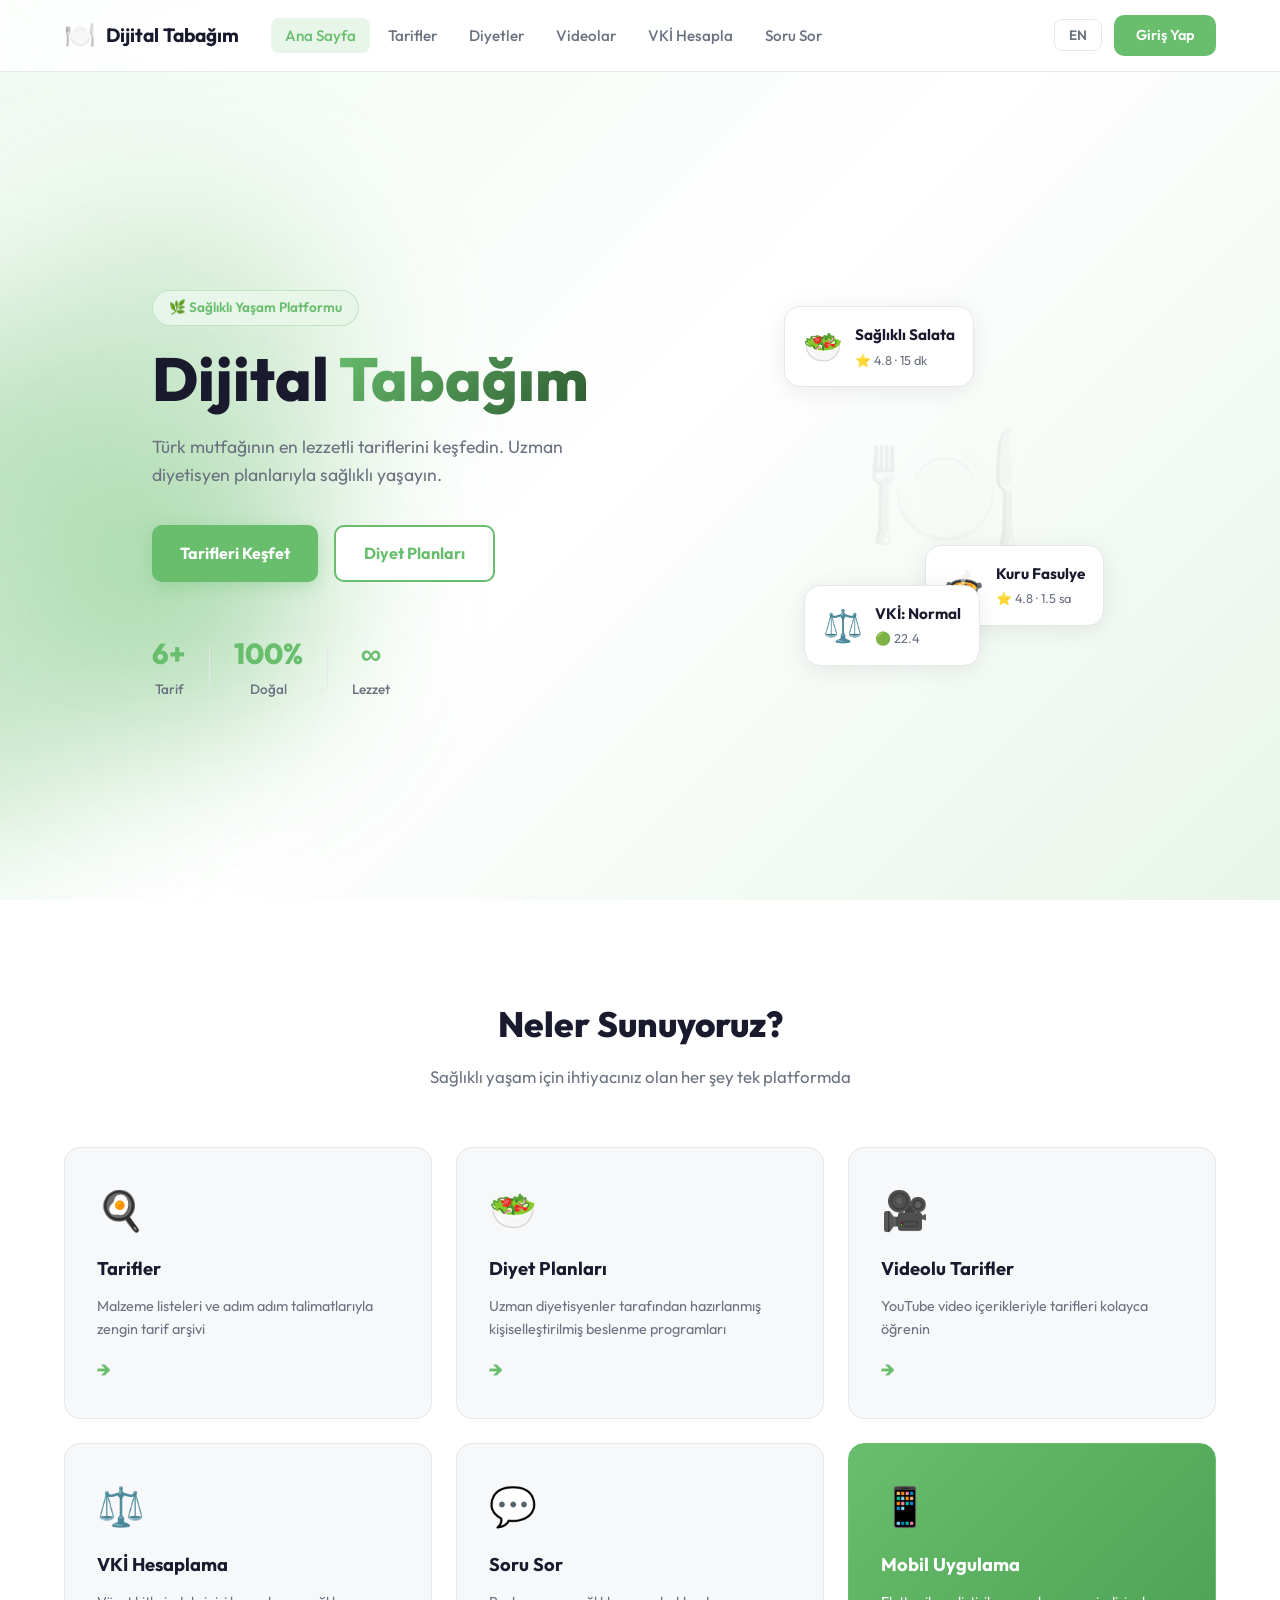
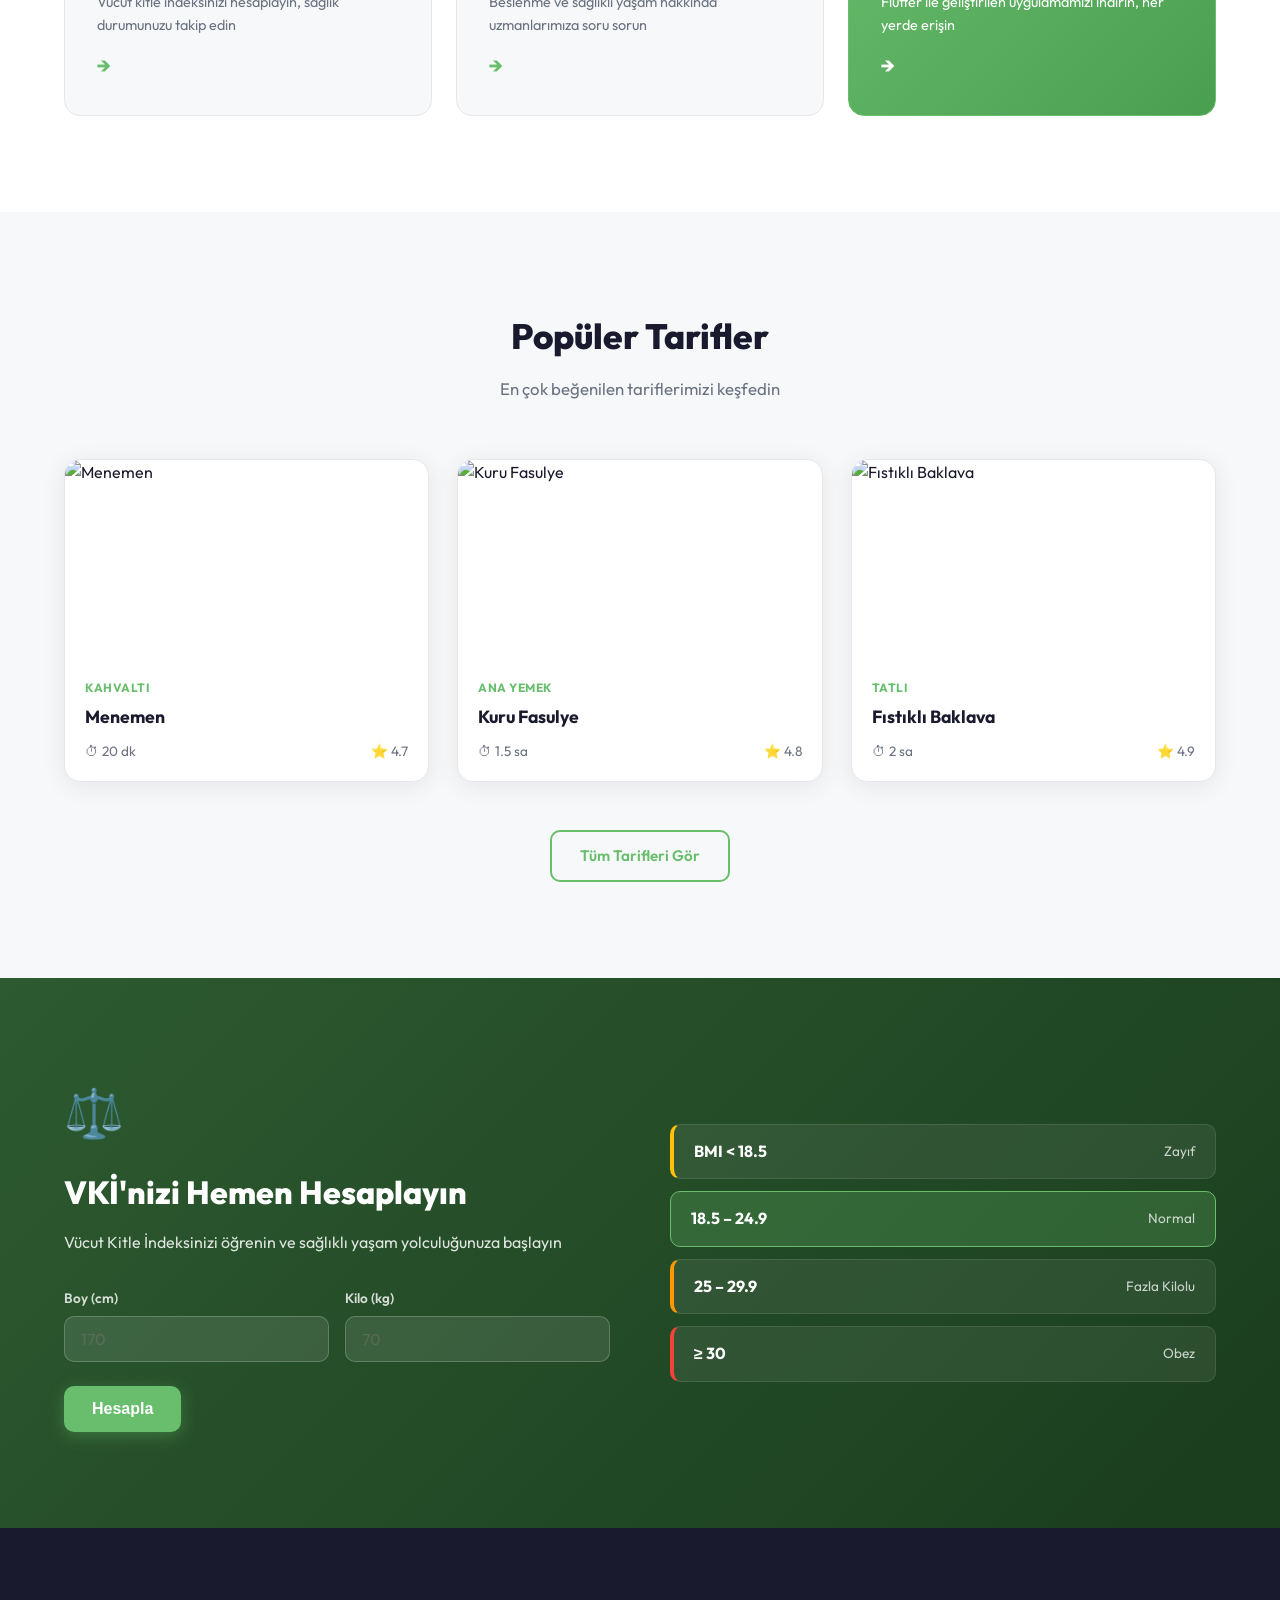
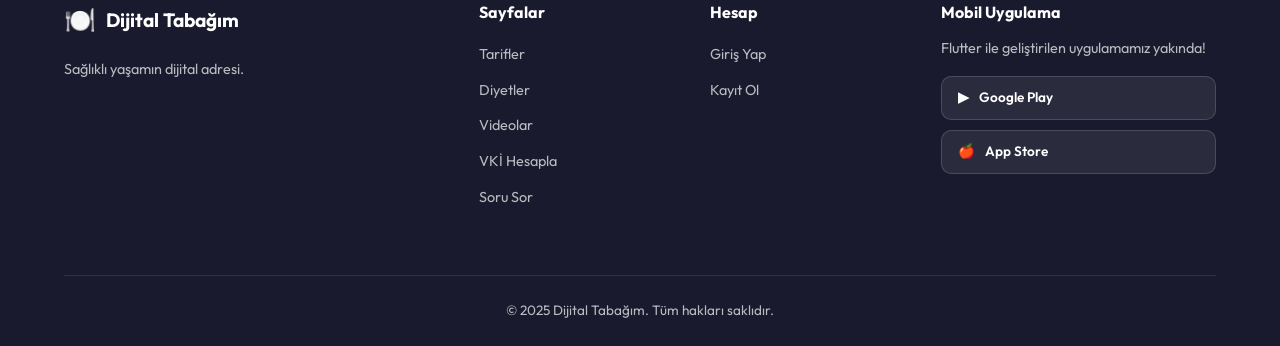
==== index.html @ 49c22f01 "feat: initial commit - Dijital Tabagim web sitesi" ====
<!DOCTYPE html>
<html lang="tr">
<head>
  <meta charset="UTF-8" />
  <meta name="viewport" content="width=device-width, initial-scale=1.0" />
  <title>Dijital Tabağım — Sağlıklı Yaşamın Dijital Adresi</title>
  <meta name="description" content="Türk mutfağının en lezzetli tarifleri, uzman diyetisyen planları ve sağlıklı yaşam araçları tek platformda." />
  <link rel="preconnect" href="https://fonts.googleapis.com" />
  <link href="https://fonts.googleapis.com/css2?family=Outfit:wght@300;400;500;600;700;800&display=swap" rel="stylesheet" />
  <link rel="stylesheet" href="style.css" />
</head>
<body>

  <nav class="navbar" id="navbar">
    <div class="nav-container">
      <a href="index.html" class="nav-logo"><div class="logo-icon">🍽️</div><span>Dijital Tabağım</span></a>
      <ul class="nav-links" id="navLinks">
        <li><a href="index.html" data-tr="Ana Sayfa" data-en="Home">Ana Sayfa</a></li>
        <li><a href="tarifler.html" data-tr="Tarifler" data-en="Recipes">Tarifler</a></li>
        <li><a href="diyetler.html" data-tr="Diyetler" data-en="Diets">Diyetler</a></li>
        <li><a href="videolar.html" data-tr="Videolar" data-en="Videos">Videolar</a></li>
        <li><a href="vki.html" data-tr="VKİ Hesapla" data-en="BMI Calc">VKİ Hesapla</a></li>
        <li><a href="sorular.html" data-tr="Soru Sor" data-en="Ask">Soru Sor</a></li>
      </ul>
      <div class="nav-actions">
        <button class="lang-toggle" id="langToggle" onclick="toggleLang()">EN</button>
        <a href="giris.html" class="btn-login" data-tr="Giriş Yap" data-en="Login">Giriş Yap</a>
        <button class="hamburger" id="hamburger" onclick="toggleMenu()"><span></span><span></span><span></span></button>
      </div>
    </div>
  </nav>

  <!-- HERO -->
  <section class="hero" id="hero">
    <div class="hero-bg">
      <div class="hero-blob blob1"></div>
      <div class="hero-blob blob2"></div>
      <div class="hero-blob blob3"></div>
    </div>
    <div class="hero-content">
      <div class="hero-badge" data-tr="🌿 Sağlıklı Yaşam Platformu" data-en="🌿 Healthy Living Platform">🌿 Sağlıklı Yaşam Platformu</div>
      <h1 class="hero-title">
        <span data-tr="Dijital" data-en="Your Digital">Dijital</span>
        <span class="gradient-text" data-tr="Tabağım" data-en="Plate"> Tabağım</span>
      </h1>
      <p class="hero-subtitle" data-tr="Türk mutfağının en lezzetli tariflerini keşfedin. Uzman diyetisyen planlarıyla sağlıklı yaşayın." data-en="Discover the most delicious Turkish recipes. Live healthy with expert dietitian plans.">
        Türk mutfağının en lezzetli tariflerini keşfedin. Uzman diyetisyen planlarıyla sağlıklı yaşayın.
      </p>
      <div class="hero-btns">
        <a href="tarifler.html" class="btn-primary" data-tr="Tarifleri Keşfet" data-en="Explore Recipes">Tarifleri Keşfet</a>
        <a href="diyetler.html" class="btn-secondary" data-tr="Diyet Planları" data-en="Diet Plans">Diyet Planları</a>
      </div>
      <div class="hero-stats">
        <div class="stat-item">
          <span class="stat-number" id="recipeCount">6+</span>
          <span class="stat-label" data-tr="Tarif" data-en="Recipes">Tarif</span>
        </div>
        <div class="stat-divider"></div>
        <div class="stat-item">
          <span class="stat-number">100%</span>
          <span class="stat-label" data-tr="Doğal" data-en="Natural">Doğal</span>
        </div>
        <div class="stat-divider"></div>
        <div class="stat-item">
          <span class="stat-number">∞</span>
          <span class="stat-label" data-tr="Lezzet" data-en="Flavor">Lezzet</span>
        </div>
      </div>
    </div>
    <div class="hero-visual">
      <div class="hero-card-stack">
        <div class="floating-card card-1">
          <span class="fc-emoji">🥗</span>
          <div><div class="fc-title" data-tr="Sağlıklı Salata" data-en="Healthy Salad">Sağlıklı Salata</div><div class="fc-meta">⭐ 4.8 · 15 dk</div></div>
        </div>
        <div class="floating-card card-2">
          <span class="fc-emoji">🍲</span>
          <div><div class="fc-title" data-tr="Kuru Fasulye" data-en="Bean Stew">Kuru Fasulye</div><div class="fc-meta">⭐ 4.8 · 1.5 sa</div></div>
        </div>
        <div class="floating-card card-3">
          <span class="fc-emoji">⚖️</span>
          <div><div class="fc-title" data-tr="VKİ: Normal" data-en="BMI: Normal">VKİ: Normal</div><div class="fc-meta">🟢 22.4</div></div>
        </div>
        <div class="hero-plate">🍽️</div>
      </div>
    </div>
  </section>

  <!-- FEATURES -->
  <section class="features">
    <div class="container">
      <div class="section-header">
        <h2 data-tr="Neler Sunuyoruz?" data-en="What We Offer">Neler Sunuyoruz?</h2>
        <p data-tr="Sağlıklı yaşam için ihtiyacınız olan her şey tek platformda" data-en="Everything you need for a healthy life in one platform">Sağlıklı yaşam için ihtiyacınız olan her şey tek platformda</p>
      </div>
      <div class="features-grid">
        <a href="tarifler.html" class="feature-card" id="feat-recipes"><div class="feature-icon">🍳</div><h3 data-tr="Tarifler" data-en="Recipes">Tarifler</h3><p data-tr="Malzeme listeleri ve adım adım talimatlarıyla zengin tarif arşivi" data-en="Rich recipe archive with ingredients and step-by-step instructions">Malzeme listeleri ve adım adım talimatlarıyla zengin tarif arşivi</p><span class="feature-arrow">→</span></a>
        <a href="diyetler.html" class="feature-card" id="feat-diets"><div class="feature-icon">🥗</div><h3 data-tr="Diyet Planları" data-en="Diet Plans">Diyet Planları</h3><p data-tr="Uzman diyetisyenler tarafından hazırlanmış kişiselleştirilmiş beslenme programları" data-en="Personalized nutrition programs by expert dietitians">Uzman diyetisyenler tarafından hazırlanmış kişiselleştirilmiş beslenme programları</p><span class="feature-arrow">→</span></a>
        <a href="videolar.html" class="feature-card" id="feat-videos"><div class="feature-icon">🎥</div><h3 data-tr="Videolu Tarifler" data-en="Video Recipes">Videolu Tarifler</h3><p data-tr="YouTube video içerikleriyle tarifleri kolayca öğrenin" data-en="Learn recipes easily with YouTube video content">YouTube video içerikleriyle tarifleri kolayca öğrenin</p><span class="feature-arrow">→</span></a>
        <a href="vki.html" class="feature-card" id="feat-bmi"><div class="feature-icon">⚖️</div><h3 data-tr="VKİ Hesaplama" data-en="BMI Calculator">VKİ Hesaplama</h3><p data-tr="Vücut kitle indeksinizi hesaplayın, sağlık durumunuzu takip edin" data-en="Calculate your BMI and track your health status">Vücut kitle indeksinizi hesaplayın, sağlık durumunuzu takip edin</p><span class="feature-arrow">→</span></a>
        <a href="sorular.html" class="feature-card" id="feat-ask"><div class="feature-icon">💬</div><h3 data-tr="Soru Sor" data-en="Ask a Question">Soru Sor</h3><p data-tr="Beslenme ve sağlıklı yaşam hakkında uzmanlarımıza soru sorun" data-en="Ask our experts about nutrition and healthy living">Beslenme ve sağlıklı yaşam hakkında uzmanlarımıza soru sorun</p><span class="feature-arrow">→</span></a>
        <a href="giris.html" class="feature-card feature-card-highlight" id="feat-app"><div class="feature-icon">📱</div><h3 data-tr="Mobil Uygulama" data-en="Mobile App">Mobil Uygulama</h3><p data-tr="Flutter ile geliştirilen uygulamamızı indirin, her yerde erişin" data-en="Download our Flutter app and access anywhere">Flutter ile geliştirilen uygulamamızı indirin, her yerde erişin</p><span class="feature-arrow">→</span></a>
      </div>
    </div>
  </section>

  <!-- POPULAR RECIPES -->
  <section class="popular-recipes">
    <div class="container">
      <div class="section-header">
        <h2 data-tr="Popüler Tarifler" data-en="Popular Recipes">Popüler Tarifler</h2>
        <p data-tr="En çok beğenilen tariflerimizi keşfedin" data-en="Explore our most loved recipes">En çok beğenilen tariflerimizi keşfedin</p>
      </div>
      <div class="recipes-grid" id="recipesGrid">
        <div class="skeleton-card"></div>
        <div class="skeleton-card"></div>
        <div class="skeleton-card"></div>
      </div>
      <div class="section-cta">
        <a href="tarifler.html" class="btn-outline" data-tr="Tüm Tarifleri Gör" data-en="See All Recipes">Tüm Tarifleri Gör</a>
      </div>
    </div>
  </section>

  <!-- BMI TEASER -->
  <section class="bmi-teaser">
    <div class="container">
      <div class="bmi-teaser-inner">
        <div class="bmi-teaser-content">
          <div class="bmi-icon">⚖️</div>
          <h2 data-tr="VKİ'nizi Hemen Hesaplayın" data-en="Calculate Your BMI Now">VKİ'nizi Hemen Hesaplayın</h2>
          <p data-tr="Vücut Kitle İndeksinizi öğrenin ve sağlıklı yaşam yolculuğunuza başlayın" data-en="Learn your Body Mass Index and start your healthy living journey">Vücut Kitle İndeksinizi öğrenin ve sağlıklı yaşam yolculuğunuza başlayın</p>
          <div class="bmi-inputs">
            <div class="bmi-field"><label data-tr="Boy (cm)" data-en="Height (cm)">Boy (cm)</label><input type="number" id="quickBoy" placeholder="170" /></div>
            <div class="bmi-field"><label data-tr="Kilo (kg)" data-en="Weight (kg)">Kilo (kg)</label><input type="number" id="quickKilo" placeholder="70" /></div>
          </div>
          <button class="btn-primary" onclick="quickBmi()" style="margin-top:8px" data-tr="Hesapla" data-en="Calculate">Hesapla</button>
          <div class="bmi-result" id="bmiResult" style="display:none"></div>
        </div>
        <div class="bmi-teaser-visual">
          <div class="bmi-scale">
            <div class="scale-item scale-underweight"><span>BMI &lt; 18.5</span><small data-tr="Zayıf" data-en="Underweight">Zayıf</small></div>
            <div class="scale-item scale-normal active-scale"><span>18.5 – 24.9</span><small data-tr="Normal" data-en="Normal">Normal</small></div>
            <div class="scale-item scale-overweight"><span>25 – 29.9</span><small data-tr="Fazla Kilolu" data-en="Overweight">Fazla Kilolu</small></div>
            <div class="scale-item scale-obese"><span>≥ 30</span><small data-tr="Obez" data-en="Obese">Obez</small></div>
          </div>
        </div>
      </div>
    </div>
  </section>

  <!-- FOOTER -->
  <footer class="footer">
    <div class="container">
      <div class="footer-grid">
        <div class="footer-brand">
          <div class="footer-logo"><div class="logo-icon">🍽️</div><span>Dijital Tabağım</span></div>
          <p data-tr="Sağlıklı yaşamın dijital adresi." data-en="The digital address of healthy living.">Sağlıklı yaşamın dijital adresi.</p>
        </div>
        <div class="footer-links"><h4 data-tr="Sayfalar" data-en="Pages">Sayfalar</h4><ul>
          <li><a href="tarifler.html" data-tr="Tarifler" data-en="Recipes">Tarifler</a></li>
          <li><a href="diyetler.html" data-tr="Diyetler" data-en="Diets">Diyetler</a></li>
          <li><a href="videolar.html" data-tr="Videolar" data-en="Videos">Videolar</a></li>
          <li><a href="vki.html" data-tr="VKİ Hesapla" data-en="BMI Calc">VKİ Hesapla</a></li>
          <li><a href="sorular.html" data-tr="Soru Sor" data-en="Ask">Soru Sor</a></li>
        </ul></div>
        <div class="footer-links"><h4 data-tr="Hesap" data-en="Account">Hesap</h4><ul>
          <li><a href="giris.html" data-tr="Giriş Yap" data-en="Login">Giriş Yap</a></li>
          <li><a href="giris.html#register" data-tr="Kayıt Ol" data-en="Register">Kayıt Ol</a></li>
        </ul></div>
        <div class="footer-app">
          <h4 data-tr="Mobil Uygulama" data-en="Mobile App">Mobil Uygulama</h4>
          <p data-tr="Flutter ile geliştirilen uygulamamız yakında!" data-en="Our Flutter app coming soon!">Flutter ile geliştirilen uygulamamız yakında!</p>
          <div class="app-badges">
            <div class="app-badge"><span>▶</span> Google Play</div>
            <div class="app-badge"><span>🍎</span> App Store</div>
          </div>
        </div>
      </div>
      <div class="footer-bottom">
        <p data-tr="© 2025 Dijital Tabağım. Tüm hakları saklıdır." data-en="© 2025 Dijital Tabağım. All rights reserved.">© 2025 Dijital Tabağım. Tüm hakları saklıdır.</p>
      </div>
    </div>
  </footer>

  <script src="https://cdn.jsdelivr.net/npm/@supabase/supabase-js@2"></script>
  <script src="config.js"></script>
  <script src="app.js"></script>
  <script>
    const DEMOS = [
      { id: 'd1', name: 'Menemen', category: 'Kahvaltı', duration: '20 dk', rating: 4.7, image_url: 'https://images.unsplash.com/photo-1565299585323-38d6b0865b47?w=600' },
      { id: 'd2', name: 'Kuru Fasulye', category: 'Ana Yemek', duration: '1.5 sa', rating: 4.8, image_url: 'https://images.unsplash.com/photo-1547592180-85f173990554?w=600' },
      { id: 'd3', name: 'Fıstıklı Baklava', category: 'Tatlı', duration: '2 sa', rating: 4.9, image_url: 'https://images.unsplash.com/photo-1619221882220-947b3d3c8861?w=600' },
    ];

    function recipeCard(r) {
      const img = r.image_url ? `<img src="${r.image_url}" alt="${r.name}" loading="lazy" />` : `<div class="recipe-img-placeholder">🍽️</div>`;
      return `<a href="tarifler.html?id=${r.id}" class="recipe-card" id="rc-${r.id}"><div class="recipe-img">${img}</div><div class="recipe-info"><span class="recipe-category">${r.category||''}</span><h3>${r.name}</h3><div class="recipe-meta"><span>⏱ ${r.duration||'—'}</span><span>⭐ ${r.rating||''}</span></div></div></a>`;
    }

    async function loadPopular() {
      const grid = document.getElementById('recipesGrid');
      try {
        const { data, error } = await supabaseClient.from('recipes').select('*').order('rating',{ascending:false}).limit(3);
        grid.innerHTML = (error || !data?.length) ? DEMOS.map(recipeCard).join('') : data.map(recipeCard).join('');
      } catch { grid.innerHTML = DEMOS.map(recipeCard).join(''); }
    }

    function quickBmi() {
      const boy = +document.getElementById('quickBoy').value;
      const kilo = +document.getElementById('quickKilo').value;
      if (!boy || !kilo) return;
      const v = kilo / ((boy/100)**2);
      const lang = currentLang;
      let emoji, label;
      if (v<18.5)     { emoji='🟡'; label=lang==='en'?'Underweight':'Zayıf'; }
      else if (v<25)  { emoji='🟢'; label=lang==='en'?'Normal':'Normal'; }
      else if (v<30)  { emoji='🟠'; label=lang==='en'?'Overweight':'Fazla Kilolu'; }
      else            { emoji='🔴'; label=lang==='en'?'Obese':'Obez'; }
      const el = document.getElementById('bmiResult');
      el.style.display='flex'; el.innerHTML=`<span class="bmi-val">${v.toFixed(2)}</span><span>${emoji} ${label}</span>`;
    }

    document.addEventListener('DOMContentLoaded', loadPopular);
  </script>
</body>
</html>
---- style.css ----
/* =============================================
   Dijital Tabağım — Global CSS
   Primary: #68BE6D  |  Font: Outfit
   ============================================= */

*, *::before, *::after { box-sizing: border-box; margin: 0; padding: 0; }

:root {
  --primary:       #68BE6D;
  --primary-dark:  #4a9e50;
  --primary-light: #e8f5e9;
  --accent:        #2D5A30;
  --bg:            #F7F8FA;
  --white:         #ffffff;
  --text:          #1a1a2e;
  --text-muted:    #6b7280;
  --border:        #e5e7eb;
  --card-shadow:   0 4px 24px rgba(0,0,0,.08);
  --radius:        16px;
  --radius-sm:     10px;
  --nav-h:         72px;
}

html { scroll-behavior: smooth; }
body { font-family: 'Outfit', sans-serif; background: var(--bg); color: var(--text); line-height: 1.6; }
a { text-decoration: none; color: inherit; }
img { max-width: 100%; display: block; }
ul { list-style: none; }

/* ---- CONTAINER ---- */
.container { max-width: 1200px; margin: 0 auto; padding: 0 24px; }

/* ---- NAVBAR ---- */
.navbar {
  position: fixed; top: 0; left: 0; right: 0; z-index: 999;
  height: var(--nav-h);
  background: rgba(255,255,255,.85);
  backdrop-filter: blur(16px);
  border-bottom: 1px solid var(--border);
  transition: box-shadow .3s;
}
.navbar.scrolled { box-shadow: 0 4px 20px rgba(0,0,0,.08); }
.nav-container { max-width: 1200px; margin: 0 auto; padding: 0 24px; height: 100%; display: flex; align-items: center; gap: 32px; }
.nav-logo { display: flex; align-items: center; gap: 10px; font-size: 1.2rem; font-weight: 700; color: var(--text); }
.logo-icon { font-size: 1.6rem; }
.nav-links { display: flex; gap: 4px; flex: 1; }
.nav-links a {
  padding: 8px 14px; border-radius: 8px; font-size: .95rem; font-weight: 500; color: var(--text-muted);
  transition: color .2s, background .2s;
}
.nav-links a:hover, .nav-links a.active { color: var(--primary); background: var(--primary-light); }
.nav-actions { display: flex; align-items: center; gap: 12px; }
.lang-toggle {
  border: 1.5px solid var(--border); background: var(--white); color: var(--text-muted);
  padding: 6px 14px; border-radius: 8px; font-family: 'Outfit',sans-serif; font-size: .85rem;
  font-weight: 600; cursor: pointer; transition: .2s;
}
.lang-toggle:hover { border-color: var(--primary); color: var(--primary); }
.btn-login {
  background: var(--primary); color: var(--white); padding: 9px 22px;
  border-radius: 10px; font-weight: 600; font-size: .9rem;
  transition: background .2s, transform .15s;
}
.btn-login:hover { background: var(--primary-dark); transform: translateY(-1px); }
.hamburger { display: none; flex-direction: column; gap: 5px; background: none; border: none; cursor: pointer; padding: 4px; }
.hamburger span { display: block; width: 24px; height: 2px; background: var(--text); border-radius: 2px; transition: .3s; }
.hamburger.open span:nth-child(1) { transform: translateY(7px) rotate(45deg); }
.hamburger.open span:nth-child(2) { opacity: 0; }
.hamburger.open span:nth-child(3) { transform: translateY(-7px) rotate(-45deg); }

/* ---- BUTTONS ---- */
.btn-primary {
  display: inline-flex; align-items: center; gap: 8px;
  background: var(--primary); color: var(--white);
  padding: 14px 28px; border-radius: var(--radius-sm); font-weight: 700; font-size: 1rem;
  border: none; cursor: pointer; transition: background .2s, transform .15s, box-shadow .2s;
  box-shadow: 0 4px 16px rgba(104,190,109,.35);
}
.btn-primary:hover { background: var(--primary-dark); transform: translateY(-2px); box-shadow: 0 8px 24px rgba(104,190,109,.45); }
.btn-secondary {
  display: inline-flex; align-items: center;
  background: var(--white); color: var(--primary);
  padding: 14px 28px; border-radius: var(--radius-sm); font-weight: 700; font-size: 1rem;
  border: 2px solid var(--primary); cursor: pointer; transition: .2s;
}
.btn-secondary:hover { background: var(--primary-light); transform: translateY(-2px); }
.btn-outline {
  display: inline-flex; align-items: center;
  border: 2px solid var(--primary); color: var(--primary);
  padding: 12px 28px; border-radius: var(--radius-sm); font-weight: 600; font-size: .95rem;
  transition: .2s; cursor: pointer;
}
.btn-outline:hover { background: var(--primary); color: var(--white); }

/* ---- SECTION COMMONS ---- */
section { padding: 96px 0; }
.section-header { text-align: center; margin-bottom: 56px; }
.section-header h2 { font-size: 2.2rem; font-weight: 800; color: var(--text); margin-bottom: 12px; }
.section-header p { font-size: 1.05rem; color: var(--text-muted); max-width: 520px; margin: 0 auto; }
.section-cta { text-align: center; margin-top: 48px; }

/* ---- HERO ---- */
.hero {
  min-height: 100vh; display: flex; align-items: center;
  padding-top: var(--nav-h); position: relative; overflow: hidden;
  background: linear-gradient(135deg, #f0faf1 0%, #ffffff 50%, #e8f5e9 100%);
}
.hero-bg { position: absolute; inset: 0; pointer-events: none; }
.hero-blob {
  position: absolute; border-radius: 50%; filter: blur(80px); opacity: .35;
}
.blob1 { width: 500px; height: 500px; background: #68BE6D; top: -150px; right: -100px; }
.blob2 { width: 350px; height: 350px; background: #81C784; bottom: -80px; left: -80px; }
.blob3 { width: 250px; height: 250px; background: #4CAF50; top: 40%; left: 35%; }
.hero > * { position: relative; z-index: 1; }
.hero { flex-direction: column; justify-content: center; }
@media(min-width:960px) { .hero { flex-direction: row; gap: 48px; padding: 0 80px; padding-top: var(--nav-h); } }

.hero-content { flex: 1; max-width: 580px; padding: 60px 24px 40px; }
.hero-badge {
  display: inline-block; background: var(--primary-light); color: var(--primary);
  padding: 6px 16px; border-radius: 20px; font-size: .85rem; font-weight: 600;
  margin-bottom: 20px; border: 1px solid rgba(104,190,109,.3);
}
.hero-title { font-size: clamp(2.4rem, 5vw, 3.8rem); font-weight: 800; line-height: 1.1; margin-bottom: 20px; color: var(--text); }
.gradient-text { background: linear-gradient(135deg, var(--primary), var(--accent)); -webkit-background-clip: text; -webkit-text-fill-color: transparent; background-clip: text; }
.hero-subtitle { font-size: 1.1rem; color: var(--text-muted); margin-bottom: 36px; max-width: 480px; }
.hero-btns { display: flex; gap: 16px; flex-wrap: wrap; margin-bottom: 48px; }
.hero-stats { display: flex; gap: 24px; align-items: center; }
.stat-item { text-align: center; }
.stat-number { display: block; font-size: 1.8rem; font-weight: 800; color: var(--primary); }
.stat-label { font-size: .85rem; color: var(--text-muted); font-weight: 500; }
.stat-divider { width: 1px; height: 40px; background: var(--border); }

.hero-visual { flex: 1; display: flex; justify-content: center; align-items: center; padding: 40px 24px; }
.hero-card-stack { position: relative; width: 320px; height: 360px; }
.hero-plate { position: absolute; top: 50%; left: 50%; transform: translate(-50%, -50%); font-size: 8rem; opacity: .15; }
.floating-card {
  position: absolute; background: var(--white); border-radius: var(--radius); padding: 14px 18px;
  box-shadow: var(--card-shadow); display: flex; align-items: center; gap: 12px;
  border: 1px solid var(--border); animation: float 3s ease-in-out infinite;
}
.floating-card .fc-emoji { font-size: 2rem; }
.fc-title { font-weight: 700; font-size: .95rem; color: var(--text); }
.fc-meta { font-size: .8rem; color: var(--text-muted); margin-top: 2px; }
.card-1 { top: 0; left: 0; animation-delay: 0s; }
.card-2 { bottom: 40px; right: 0; animation-delay: 1s; }
.card-3 { bottom: 0; left: 20px; animation-delay: 2s; }
@keyframes float { 0%,100% { transform: translateY(0); } 50% { transform: translateY(-10px); } }

/* ---- FEATURES ---- */
.features { background: var(--white); }
.features-grid { display: grid; grid-template-columns: repeat(auto-fill, minmax(320px, 1fr)); gap: 24px; }
.feature-card {
  background: var(--bg); border: 1.5px solid var(--border); border-radius: var(--radius);
  padding: 32px; display: flex; flex-direction: column; gap: 12px;
  transition: transform .2s, box-shadow .2s, border-color .2s; cursor: pointer;
}
.feature-card:hover { transform: translateY(-4px); box-shadow: var(--card-shadow); border-color: var(--primary); }
.feature-icon { font-size: 2.4rem; }
.feature-card h3 { font-size: 1.15rem; font-weight: 700; color: var(--text); }
.feature-card p { font-size: .9rem; color: var(--text-muted); flex: 1; }
.feature-arrow { font-size: 1.3rem; color: var(--primary); font-weight: 700; transition: transform .2s; }
.feature-card:hover .feature-arrow { transform: translateX(4px); }
.feature-card-highlight { background: linear-gradient(135deg, var(--primary), var(--primary-dark)); border-color: var(--primary); }
.feature-card-highlight h3, .feature-card-highlight p, .feature-card-highlight .feature-icon, .feature-card-highlight .feature-arrow { color: var(--white) !important; }

/* ---- RECIPE CARDS ---- */
.popular-recipes { background: var(--bg); }
.recipes-grid { display: grid; grid-template-columns: repeat(auto-fill, minmax(300px, 1fr)); gap: 28px; }
.recipe-card {
  background: var(--white); border-radius: var(--radius); overflow: hidden;
  border: 1.5px solid var(--border); box-shadow: var(--card-shadow);
  transition: transform .2s, box-shadow .2s; display: block;
}
.recipe-card:hover { transform: translateY(-5px); box-shadow: 0 12px 40px rgba(0,0,0,.12); }
.recipe-img { height: 200px; overflow: hidden; }
.recipe-img img { width: 100%; height: 100%; object-fit: cover; transition: transform .4s; }
.recipe-card:hover .recipe-img img { transform: scale(1.06); }
.recipe-img-placeholder { height: 100%; display: flex; align-items: center; justify-content: center; font-size: 4rem; background: var(--primary-light); }
.recipe-info { padding: 18px 20px; }
.recipe-category { font-size: .75rem; font-weight: 700; color: var(--primary); text-transform: uppercase; letter-spacing: .5px; display: block; margin-bottom: 6px; }
.recipe-info h3 { font-size: 1.1rem; font-weight: 700; color: var(--text); margin-bottom: 10px; }
.recipe-meta { display: flex; justify-content: space-between; font-size: .85rem; color: var(--text-muted); }
.skeleton-card { background: linear-gradient(90deg, #f0f0f0 25%, #e0e0e0 50%, #f0f0f0 75%); background-size: 200% 100%; animation: shimmer 1.4s infinite; border-radius: var(--radius); height: 280px; }
@keyframes shimmer { 0% { background-position: -200% 0; } 100% { background-position: 200% 0; } }

/* ---- BMI TEASER ---- */
.bmi-teaser { background: linear-gradient(135deg, var(--accent) 0%, #1a3d1d 100%); color: var(--white); }
.bmi-teaser-inner { display: grid; grid-template-columns: 1fr 1fr; gap: 60px; align-items: center; }
@media(max-width:768px) { .bmi-teaser-inner { grid-template-columns: 1fr; } }
.bmi-icon { font-size: 3rem; margin-bottom: 16px; }
.bmi-teaser-content h2 { font-size: 2rem; font-weight: 800; margin-bottom: 12px; }
.bmi-teaser-content p { opacity: .85; margin-bottom: 32px; }
.bmi-inputs { display: flex; gap: 16px; margin-bottom: 16px; }
.bmi-field { flex: 1; }
.bmi-field label { display: block; font-size: .85rem; font-weight: 600; opacity: .8; margin-bottom: 6px; }
.bmi-field input {
  width: 100%; padding: 12px 16px; border-radius: var(--radius-sm);
  border: 1.5px solid rgba(255,255,255,.2); background: rgba(255,255,255,.1);
  color: var(--white); font-family: 'Outfit',sans-serif; font-size: 1rem;
  transition: border-color .2s;
}
.bmi-field input::placeholder { opacity: .5; }
.bmi-field input:focus { outline: none; border-color: var(--primary); }
.bmi-result {
  margin-top: 16px; padding: 14px 20px; border-radius: var(--radius-sm);
  background: rgba(255,255,255,.15); display: flex; align-items: center; gap: 12px;
  font-weight: 700; font-size: 1.1rem; animation: slideIn .3s ease;
}
.bmi-val { font-size: 2rem; font-weight: 800; }
@keyframes slideIn { from { opacity: 0; transform: translateY(8px); } to { opacity: 1; transform: translateY(0); } }

.bmi-scale { display: flex; flex-direction: column; gap: 12px; }
.scale-item {
  display: flex; justify-content: space-between; align-items: center;
  padding: 14px 20px; border-radius: var(--radius-sm); background: rgba(255,255,255,.07);
  border: 1.5px solid rgba(255,255,255,.1); transition: .2s;
}
.scale-item span { font-weight: 700; }
.scale-item small { opacity: .75; font-size: .85rem; }
.scale-underweight { border-left: 4px solid #FFC107; }
.scale-normal.active-scale { background: rgba(104,190,109,.25); border-color: var(--primary); }
.scale-overweight { border-left: 4px solid #FF9800; }
.scale-obese { border-left: 4px solid #f44336; }

/* ---- FOOTER ---- */
.footer { background: var(--text); color: rgba(255,255,255,.7); padding: 72px 0 0; }
.footer-grid { display: grid; grid-template-columns: 2fr 1fr 1fr 1.5fr; gap: 48px; padding-bottom: 56px; }
@media(max-width:900px) { .footer-grid { grid-template-columns: 1fr 1fr; } }
@media(max-width:540px) { .footer-grid { grid-template-columns: 1fr; } }
.footer-logo { display: flex; align-items: center; gap: 10px; font-size: 1.2rem; font-weight: 700; color: var(--white); margin-bottom: 16px; }
.footer-brand p { font-size: .9rem; line-height: 1.7; max-width: 280px; }
.footer-links h4 { color: var(--white); font-weight: 700; margin-bottom: 16px; }
.footer-links li { margin-bottom: 10px; }
.footer-links a { font-size: .9rem; transition: color .2s; }
.footer-links a:hover { color: var(--primary); }
.footer-app h4 { color: var(--white); font-weight: 700; margin-bottom: 12px; }
.footer-app p { font-size: .9rem; margin-bottom: 16px; }
.app-badges { display: flex; flex-direction: column; gap: 10px; }
.app-badge {
  display: flex; align-items: center; gap: 10px;
  background: rgba(255,255,255,.08); border: 1px solid rgba(255,255,255,.15);
  padding: 10px 16px; border-radius: var(--radius-sm); font-size: .85rem; font-weight: 600;
  color: var(--white); cursor: pointer; transition: .2s;
}
.app-badge:hover { background: rgba(255,255,255,.15); }
.footer-bottom {
  border-top: 1px solid rgba(255,255,255,.1);
  padding: 24px 0; text-align: center; font-size: .85rem;
}

/* ---- PAGE HERO (inner pages) ---- */
.page-hero {
  padding: calc(var(--nav-h) + 48px) 0 56px;
  background: linear-gradient(135deg, #f0faf1, var(--white));
  text-align: center; border-bottom: 1px solid var(--border);
}
.page-hero h1 { font-size: 2.4rem; font-weight: 800; color: var(--text); margin-bottom: 12px; }
.page-hero p { font-size: 1.05rem; color: var(--text-muted); }

/* ---- FILTERS ---- */
.filter-bar { background: var(--white); border-bottom: 1px solid var(--border); padding: 20px 0; position: sticky; top: var(--nav-h); z-index: 100; }
.filter-inner { display: flex; gap: 12px; flex-wrap: wrap; align-items: center; }
.filter-chip {
  padding: 8px 18px; border-radius: 20px; font-size: .88rem; font-weight: 600;
  border: 1.5px solid var(--border); background: var(--white); color: var(--text-muted);
  cursor: pointer; transition: .2s;
}
.filter-chip:hover, .filter-chip.active { background: var(--primary); border-color: var(--primary); color: var(--white); }

/* ---- FORM STYLES ---- */
.form-section { background: var(--bg); }
.form-card { background: var(--white); border-radius: var(--radius); padding: 40px; box-shadow: var(--card-shadow); max-width: 640px; margin: 0 auto; }
.form-group { margin-bottom: 20px; }
.form-group label { display: block; font-weight: 600; font-size: .9rem; color: var(--text); margin-bottom: 8px; }
.form-group input, .form-group textarea, .form-group select {
  width: 100%; padding: 13px 16px; border-radius: var(--radius-sm);
  border: 1.5px solid var(--border); background: var(--bg);
  font-family: 'Outfit',sans-serif; font-size: .95rem; color: var(--text); transition: border-color .2s;
}
.form-group input:focus, .form-group textarea:focus { outline: none; border-color: var(--primary); background: var(--white); }
.form-group textarea { resize: vertical; min-height: 120px; }
.form-submit { width: 100%; margin-top: 8px; }

/* ---- ALERTS ---- */
.alert { padding: 14px 18px; border-radius: var(--radius-sm); font-size: .9rem; margin-top: 16px; display: flex; gap: 10px; align-items: flex-start; }
.alert-success { background: #e8f5e9; color: #2e7d32; border: 1px solid #c8e6c9; }
.alert-error { background: #fff0f0; color: #c62828; border: 1px solid #ffcdd2; }

/* ---- VIDEO CARDS ---- */
.videos-grid { display: grid; grid-template-columns: repeat(auto-fill, minmax(340px, 1fr)); gap: 28px; }
.video-card { background: var(--white); border-radius: var(--radius); overflow: hidden; box-shadow: var(--card-shadow); border: 1.5px solid var(--border); }
.video-embed { position: relative; padding-top: 56.25%; }
.video-embed iframe { position: absolute; inset: 0; width: 100%; height: 100%; border: none; }
.video-info { padding: 16px 20px; }
.video-info h3 { font-size: 1rem; font-weight: 700; color: var(--text); }

/* ---- DIYET CARDS ---- */
.diyetler-grid { display: grid; grid-template-columns: repeat(auto-fill, minmax(320px, 1fr)); gap: 28px; }
.diyet-card { background: var(--white); border-radius: var(--radius); padding: 28px; box-shadow: var(--card-shadow); border: 1.5px solid var(--border); }
.diyet-header { display: flex; align-items: center; gap: 14px; margin-bottom: 16px; }
.diyet-avatar { width: 48px; height: 48px; border-radius: 50%; background: var(--primary); display: flex; align-items: center; justify-content: center; font-size: 1.4rem; color: var(--white); flex-shrink: 0; }
.diyet-name { font-weight: 700; font-size: 1.05rem; color: var(--text); }
.diyet-doc { font-size: .85rem; color: var(--primary); font-weight: 600; }
.diyet-desc { font-size: .9rem; color: var(--text-muted); margin-bottom: 16px; }
.diyet-chips { display: flex; gap: 10px; flex-wrap: wrap; }
.diyet-chip { display: flex; align-items: center; gap: 6px; background: var(--primary-light); color: var(--primary); padding: 6px 12px; border-radius: 20px; font-size: .82rem; font-weight: 600; }

/* ---- BMI PAGE ---- */
.bmi-page-grid { display: grid; grid-template-columns: 1fr 1fr; gap: 40px; align-items: start; }
@media(max-width:768px) { .bmi-page-grid { grid-template-columns: 1fr; } }
.bmi-info-table { width: 100%; border-collapse: collapse; margin-top: 24px; }
.bmi-info-table th, .bmi-info-table td { padding: 14px 16px; text-align: left; border-bottom: 1px solid var(--border); font-size: .9rem; }
.bmi-info-table th { font-weight: 700; color: var(--text-muted); font-size: .8rem; text-transform: uppercase; letter-spacing: .5px; }
.bmi-info-table tr:last-child td { border-bottom: none; }

/* ---- AUTH PAGE ---- */
.auth-page { min-height: 100vh; display: flex; align-items: center; justify-content: center; background: linear-gradient(135deg, #f0faf1, var(--white)); padding-top: var(--nav-h); }
.auth-card { background: var(--white); border-radius: var(--radius); padding: 48px 40px; box-shadow: 0 16px 60px rgba(0,0,0,.1); width: 100%; max-width: 440px; }
.auth-logo { text-align: center; margin-bottom: 32px; }
.auth-logo .logo-big { font-size: 3.5rem; }
.auth-logo h2 { font-size: 1.5rem; font-weight: 800; color: var(--text); margin: 8px 0 4px; }
.auth-logo p { font-size: .9rem; color: var(--text-muted); }
.auth-tabs { display: flex; background: var(--bg); border-radius: var(--radius-sm); padding: 4px; margin-bottom: 28px; }
.auth-tab { flex: 1; padding: 10px; text-align: center; border-radius: 8px; font-weight: 600; font-size: .9rem; cursor: pointer; color: var(--text-muted); transition: .2s; }
.auth-tab.active { background: var(--white); color: var(--primary); box-shadow: 0 2px 8px rgba(0,0,0,.08); }
.name-row { display: grid; grid-template-columns: 1fr 1fr; gap: 12px; }

/* ---- QUESTIONS ---- */
.questions-list { max-width: 720px; margin: 0 auto; }
.question-card { background: var(--white); border-radius: var(--radius); padding: 24px 28px; box-shadow: var(--card-shadow); border: 1.5px solid var(--border); margin-bottom: 16px; }
.question-topic { font-weight: 700; font-size: 1rem; color: var(--text); margin-bottom: 6px; }
.question-body { font-size: .9rem; color: var(--text-muted); margin-bottom: 10px; }
.question-from { font-size: .8rem; color: var(--primary); font-weight: 600; }

/* ---- RESPONSIVE ---- */
@media(max-width:900px) {
  .nav-links { display: none; flex-direction: column; position: fixed; top: var(--nav-h); left: 0; right: 0; background: var(--white); padding: 20px; border-bottom: 1px solid var(--border); box-shadow: 0 8px 24px rgba(0,0,0,.08); gap: 4px; }
  .nav-links.open { display: flex; }
  .hamburger { display: flex; }
  .btn-login { display: none; }
  .hero { padding-left: 24px !important; padding-right: 24px !important; flex-direction: column; }
  .hero-visual { display: none; }
  section { padding: 64px 0; }
}
@media(max-width:540px) {
  .hero-btns { flex-direction: column; }
  .hero-stats { gap: 16px; }
  .bmi-inputs { flex-direction: column; }
  .features-grid, .recipes-grid, .videos-grid, .diyetler-grid { grid-template-columns: 1fr; }
}
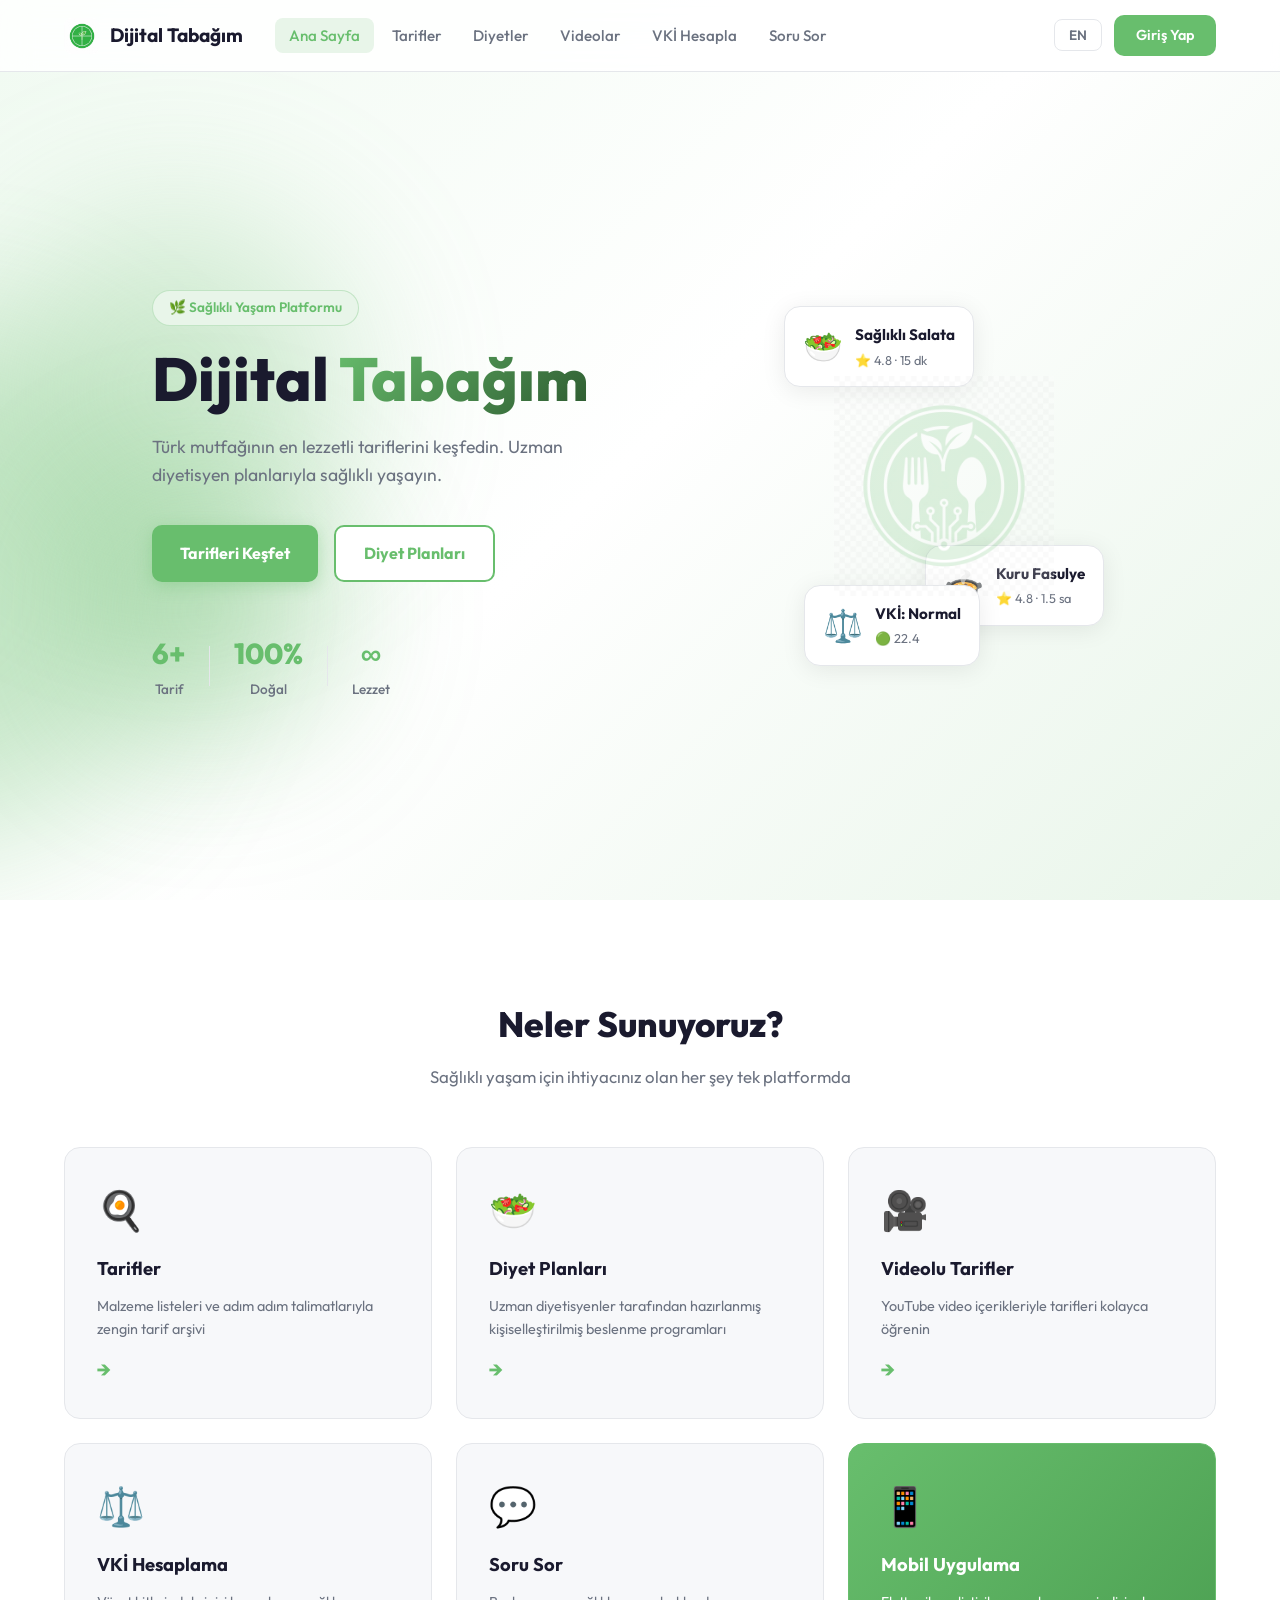
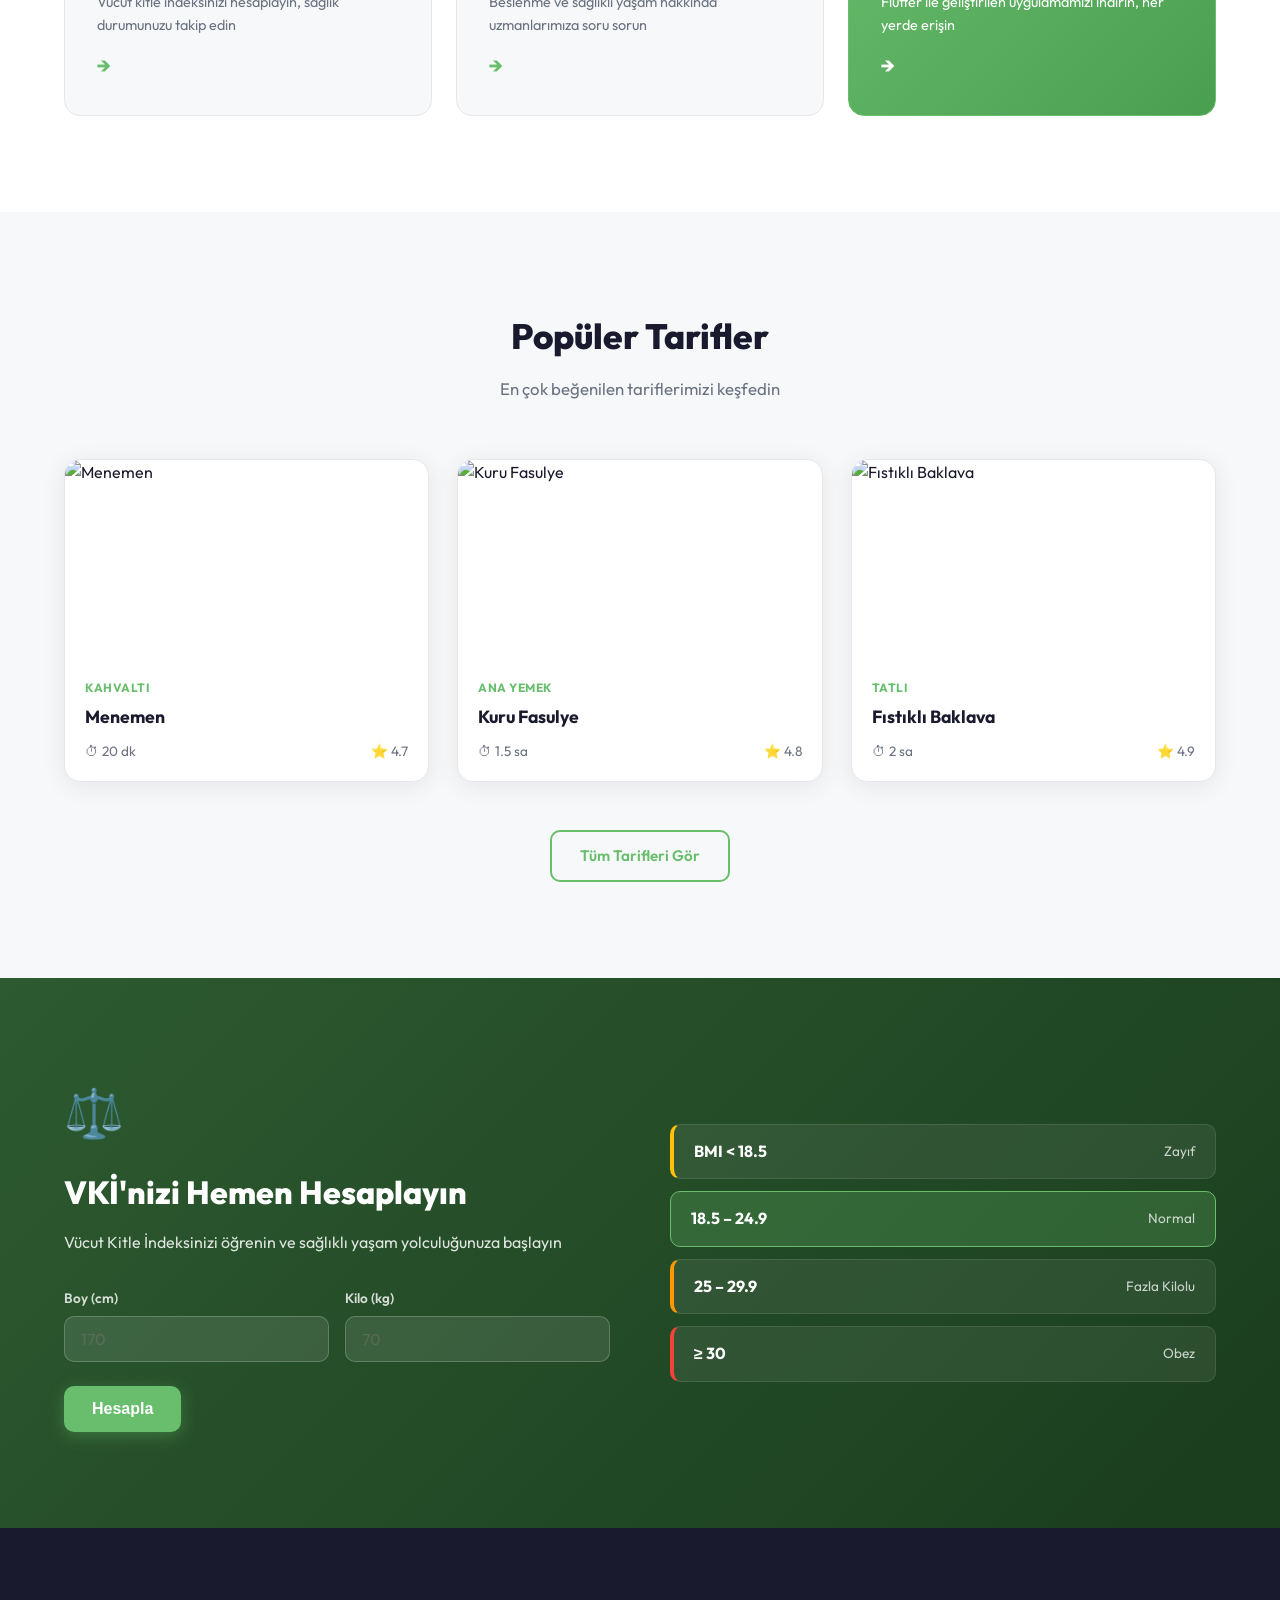
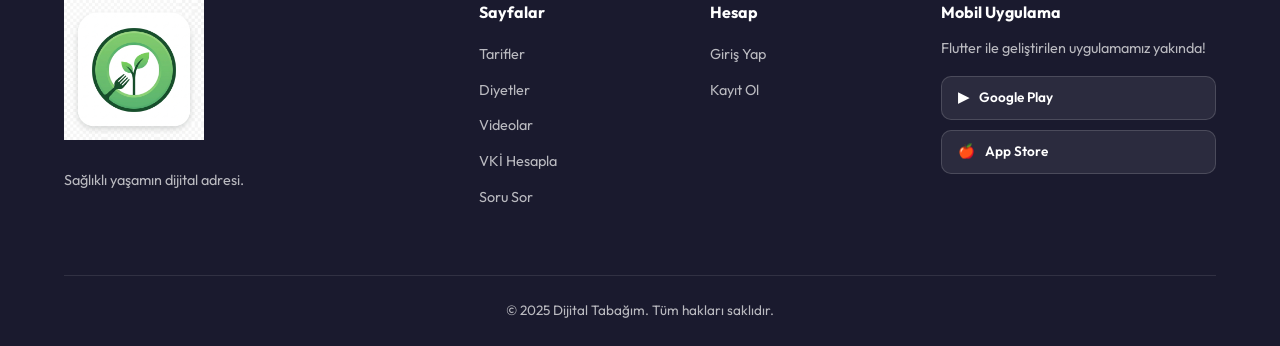
==== commit 78379fa0: "feat: logolar eklendi - navbar outline, hero icon, footer text" ====
--- a/index.html
+++ b/index.html
@@ -5,6 +5,10 @@
   <meta name="viewport" content="width=device-width, initial-scale=1.0" />
   <title>Dijital Tabağım — Sağlıklı Yaşamın Dijital Adresi</title>
   <meta name="description" content="Türk mutfağının en lezzetli tarifleri, uzman diyetisyen planları ve sağlıklı yaşam araçları tek platformda." />
+  <link rel="icon" type="image/png" href="images/logo-outline.png" />
+  <meta property="og:image" content="images/logo-text.png" />
+  <meta property="og:title" content="Dijital Tabağım" />
+  <meta property="og:description" content="Sağlıklı yaşamın dijital adresi" />
   <link rel="preconnect" href="https://fonts.googleapis.com" />
   <link href="https://fonts.googleapis.com/css2?family=Outfit:wght@300;400;500;600;700;800&display=swap" rel="stylesheet" />
   <link rel="stylesheet" href="style.css" />
@@ -13,7 +17,7 @@
 
   <nav class="navbar" id="navbar">
     <div class="nav-container">
-      <a href="index.html" class="nav-logo"><div class="logo-icon">🍽️</div><span>Dijital Tabağım</span></a>
+      <a href="index.html" class="nav-logo"><img src="images/logo-outline.png" alt="Dijital Tabağım" class="nav-logo-img" /><span>Dijital Tabağım</span></a>
       <ul class="nav-links" id="navLinks">
         <li><a href="index.html" data-tr="Ana Sayfa" data-en="Home">Ana Sayfa</a></li>
         <li><a href="tarifler.html" data-tr="Tarifler" data-en="Recipes">Tarifler</a></li>
@@ -81,7 +85,7 @@
           <span class="fc-emoji">⚖️</span>
           <div><div class="fc-title" data-tr="VKİ: Normal" data-en="BMI: Normal">VKİ: Normal</div><div class="fc-meta">🟢 22.4</div></div>
         </div>
-        <div class="hero-plate">🍽️</div>
+        <img src="images/logo-icon.png" alt="Logo" class="hero-logo-img" />
       </div>
     </div>
   </section>
@@ -154,7 +158,7 @@
     <div class="container">
       <div class="footer-grid">
         <div class="footer-brand">
-          <div class="footer-logo"><div class="logo-icon">🍽️</div><span>Dijital Tabağım</span></div>
+          <div class="footer-logo"><img src="images/logo-text.png" alt="Dijital Tabağım" class="footer-logo-img" /></div>
           <p data-tr="Sağlıklı yaşamın dijital adresi." data-en="The digital address of healthy living.">Sağlıklı yaşamın dijital adresi.</p>
         </div>
         <div class="footer-links"><h4 data-tr="Sayfalar" data-en="Pages">Sayfalar</h4><ul>
--- a/style.css
+++ b/style.css
@@ -43,6 +43,9 @@
 .nav-container { max-width: 1200px; margin: 0 auto; padding: 0 24px; height: 100%; display: flex; align-items: center; gap: 32px; }
 .nav-logo { display: flex; align-items: center; gap: 10px; font-size: 1.2rem; font-weight: 700; color: var(--text); }
 .logo-icon { font-size: 1.6rem; }
+.nav-logo-img  { width: 36px; height: 36px; object-fit: contain; border-radius: 8px; }
+.hero-logo-img { width: 220px; height: 220px; object-fit: contain; position: absolute; top: 50%; left: 50%; transform: translate(-50%, -50%); opacity: .18; }
+.footer-logo-img { width: 140px; object-fit: contain; margin-bottom: 12px; }
 .nav-links { display: flex; gap: 4px; flex: 1; }
 .nav-links a {
   padding: 8px 14px; border-radius: 8px; font-size: .95rem; font-weight: 500; color: var(--text-muted);
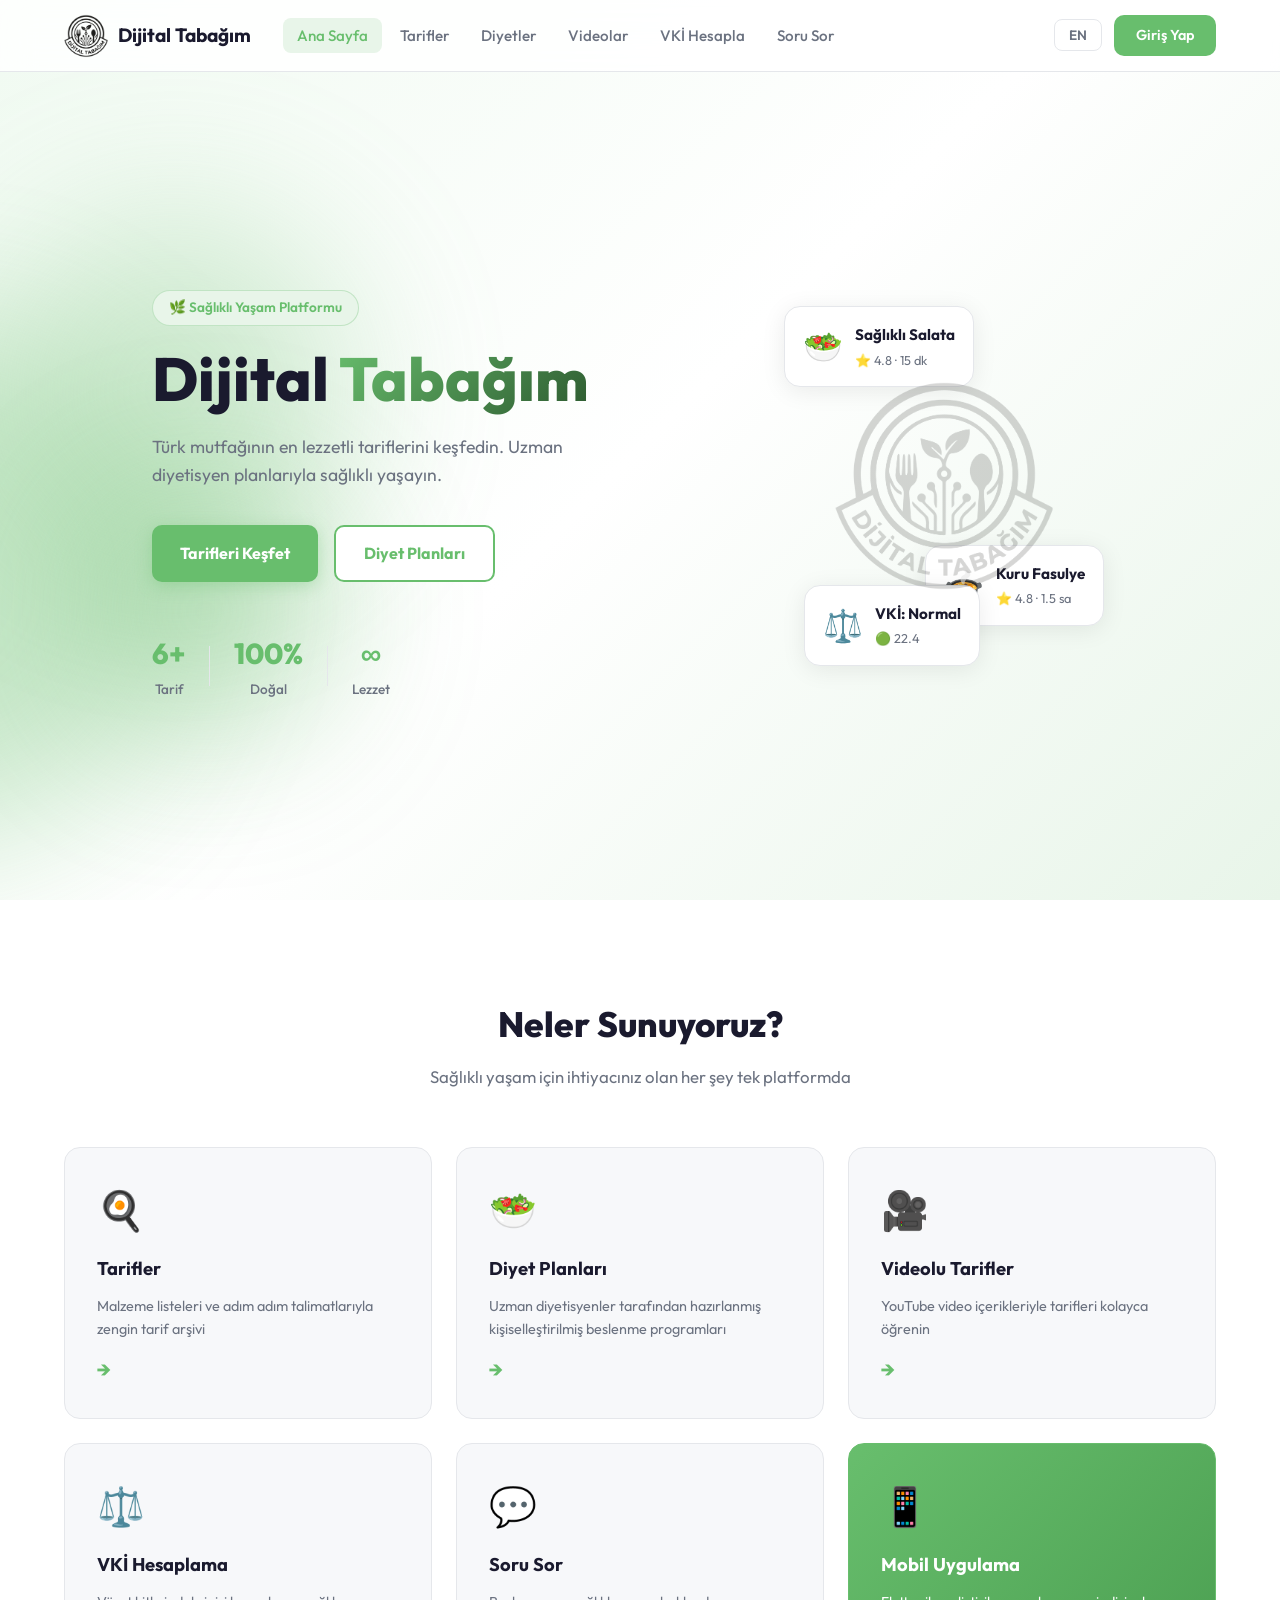
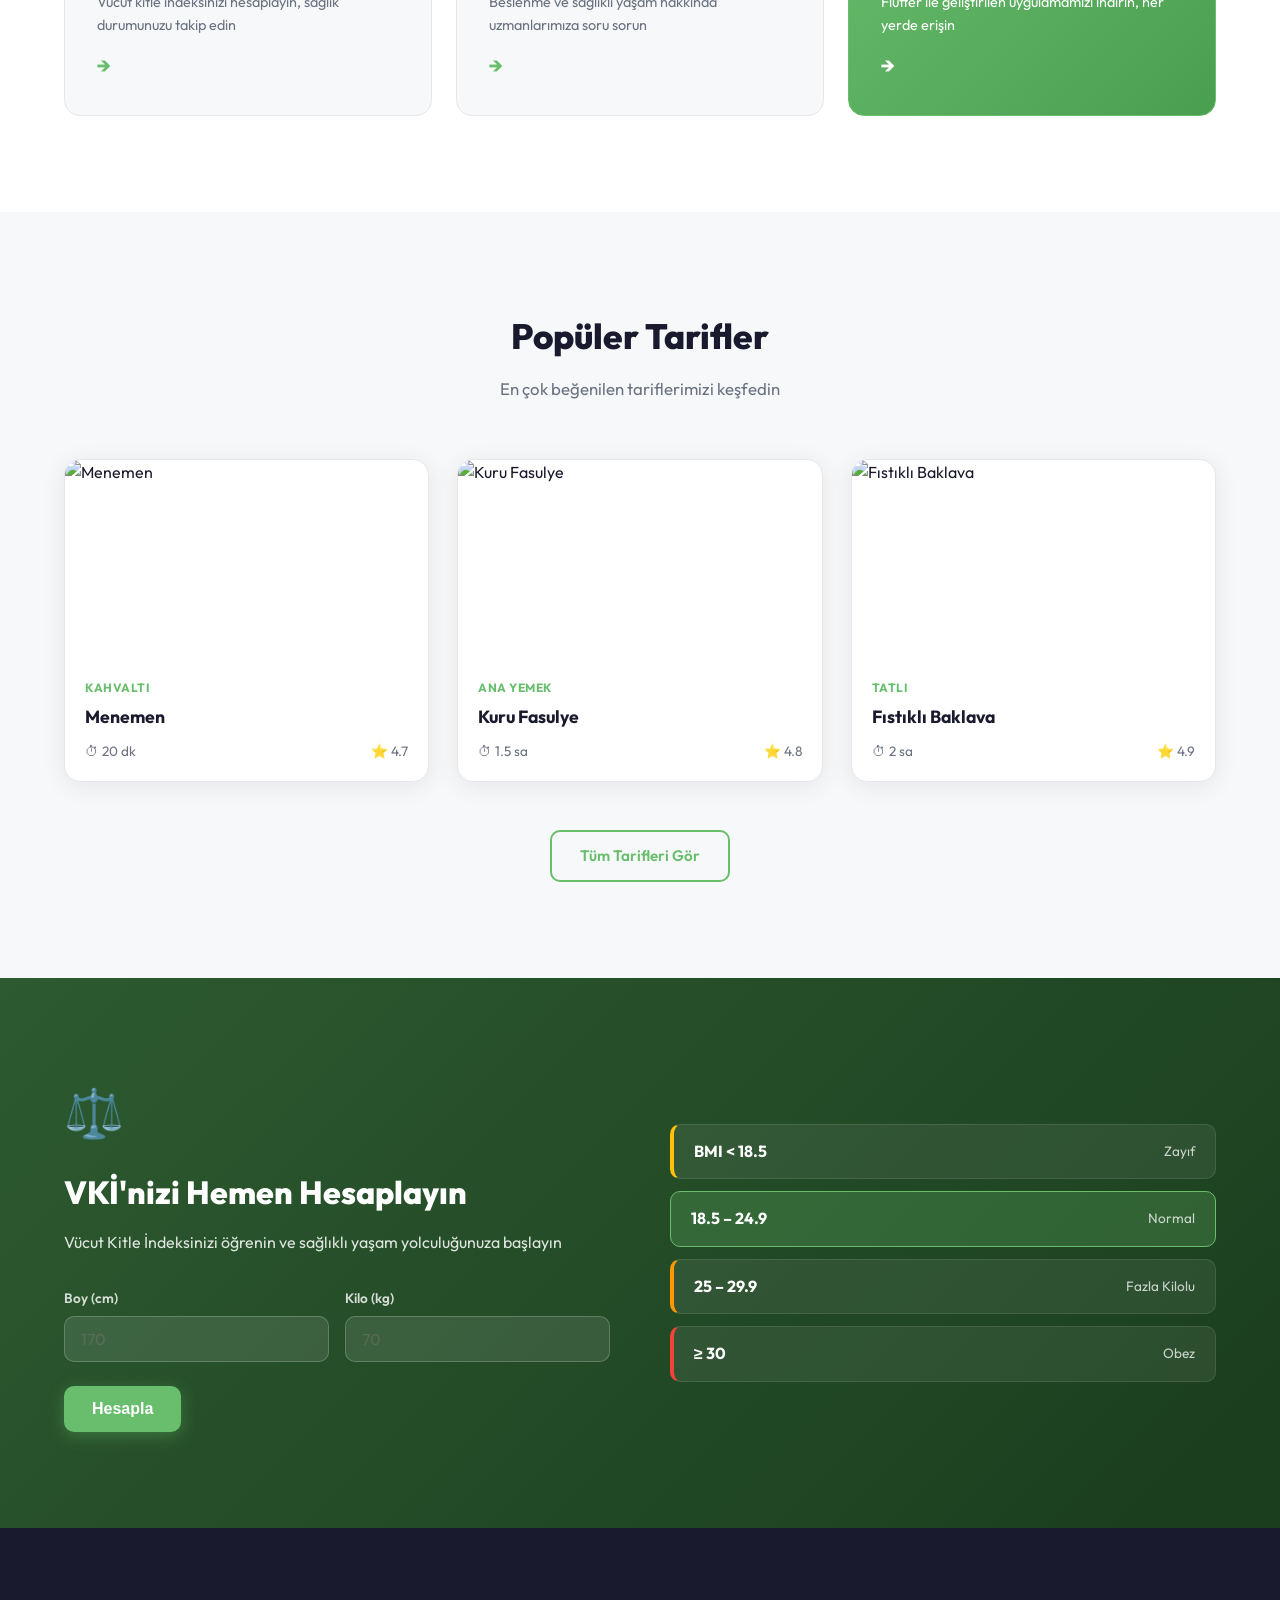
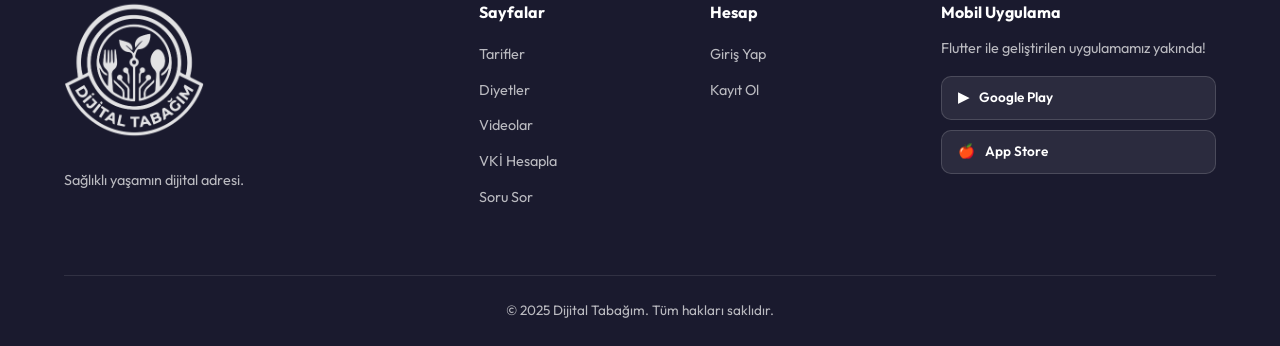
==== commit 48eabefa: "feat: yeni Dijital Tabağım rozet logosu - Navbar, favicon, hero, footer ve giriş sayfasında yeni log" ====
--- a/index.html
+++ b/index.html
@@ -3,10 +3,10 @@
 <head>
   <meta charset="UTF-8" />
   <meta name="viewport" content="width=device-width, initial-scale=1.0" />
-  <title>Dijital Tabağım — Sağlıklı Yaşamın Dijital Adresi</title>
+  <title data-tr="Dijital Tabağım — Sağlıklı Yaşamın Dijital Adresi" data-en="Dijital Tabağım — Your Digital Address for Healthy Living">Dijital Tabağım — Sağlıklı Yaşamın Dijital Adresi</title>
   <meta name="description" content="Türk mutfağının en lezzetli tarifleri, uzman diyetisyen planları ve sağlıklı yaşam araçları tek platformda." />
-  <link rel="icon" type="image/png" href="images/logo-outline.png" />
-  <meta property="og:image" content="images/logo-text.png" />
+  <link rel="icon" type="image/png" href="images/logo-sm.png" />
+  <meta property="og:image" content="images/logo.png" />
   <meta property="og:title" content="Dijital Tabağım" />
   <meta property="og:description" content="Sağlıklı yaşamın dijital adresi" />
   <link rel="preconnect" href="https://fonts.googleapis.com" />
@@ -17,7 +17,7 @@
 
   <nav class="navbar" id="navbar">
     <div class="nav-container">
-      <a href="index.html" class="nav-logo"><img src="images/logo-outline.png" alt="Dijital Tabağım" class="nav-logo-img" /><span>Dijital Tabağım</span></a>
+      <a href="index.html" class="nav-logo"><img src="images/logo-sm.png" alt="Dijital Tabağım" class="nav-logo-img" /><span>Dijital Tabağım</span></a>
       <ul class="nav-links" id="navLinks">
         <li><a href="index.html" data-tr="Ana Sayfa" data-en="Home">Ana Sayfa</a></li>
         <li><a href="tarifler.html" data-tr="Tarifler" data-en="Recipes">Tarifler</a></li>
@@ -75,17 +75,17 @@
       <div class="hero-card-stack">
         <div class="floating-card card-1">
           <span class="fc-emoji">🥗</span>
-          <div><div class="fc-title" data-tr="Sağlıklı Salata" data-en="Healthy Salad">Sağlıklı Salata</div><div class="fc-meta">⭐ 4.8 · 15 dk</div></div>
+          <div><div class="fc-title" data-tr="Sağlıklı Salata" data-en="Healthy Salad">Sağlıklı Salata</div><div class="fc-meta" data-tr="⭐ 4.8 · 15 dk" data-en="⭐ 4.8 · 15 min">⭐ 4.8 · 15 dk</div></div>
         </div>
         <div class="floating-card card-2">
           <span class="fc-emoji">🍲</span>
-          <div><div class="fc-title" data-tr="Kuru Fasulye" data-en="Bean Stew">Kuru Fasulye</div><div class="fc-meta">⭐ 4.8 · 1.5 sa</div></div>
+          <div><div class="fc-title" data-tr="Kuru Fasulye" data-en="Bean Stew">Kuru Fasulye</div><div class="fc-meta" data-tr="⭐ 4.8 · 1.5 sa" data-en="⭐ 4.8 · 1.5 h">⭐ 4.8 · 1.5 sa</div></div>
         </div>
         <div class="floating-card card-3">
           <span class="fc-emoji">⚖️</span>
           <div><div class="fc-title" data-tr="VKİ: Normal" data-en="BMI: Normal">VKİ: Normal</div><div class="fc-meta">🟢 22.4</div></div>
         </div>
-        <img src="images/logo-icon.png" alt="Logo" class="hero-logo-img" />
+        <img src="images/logo.png" alt="Logo" class="hero-logo-img" />
       </div>
     </div>
   </section>
@@ -158,7 +158,7 @@
     <div class="container">
       <div class="footer-grid">
         <div class="footer-brand">
-          <div class="footer-logo"><img src="images/logo-text.png" alt="Dijital Tabağım" class="footer-logo-img" /></div>
+          <div class="footer-logo"><img src="images/logo.png" alt="Dijital Tabağım" class="footer-logo-img" /></div>
           <p data-tr="Sağlıklı yaşamın dijital adresi." data-en="The digital address of healthy living.">Sağlıklı yaşamın dijital adresi.</p>
         </div>
         <div class="footer-links"><h4 data-tr="Sayfalar" data-en="Pages">Sayfalar</h4><ul>
@@ -192,22 +192,25 @@
   <script src="app.js"></script>
   <script>
     const DEMOS = [
-      { id: 'd1', name: 'Menemen', category: 'Kahvaltı', duration: '20 dk', rating: 4.7, image_url: 'https://images.unsplash.com/photo-1565299585323-38d6b0865b47?w=600' },
-      { id: 'd2', name: 'Kuru Fasulye', category: 'Ana Yemek', duration: '1.5 sa', rating: 4.8, image_url: 'https://images.unsplash.com/photo-1547592180-85f173990554?w=600' },
-      { id: 'd3', name: 'Fıstıklı Baklava', category: 'Tatlı', duration: '2 sa', rating: 4.9, image_url: 'https://images.unsplash.com/photo-1619221882220-947b3d3c8861?w=600' },
+      { id: 'd1', name: 'Menemen', name_en: 'Menemen (Turkish Scrambled Eggs)', category: 'Kahvaltı', category_en: 'Breakfast', duration: '20 dk', duration_en: '20 min', rating: 4.7, image_url: 'https://images.unsplash.com/photo-1565299585323-38d6b0865b47?w=600' },
+      { id: 'd2', name: 'Kuru Fasulye', name_en: 'Turkish Bean Stew', category: 'Ana Yemek', category_en: 'Main Course', duration: '1.5 sa', duration_en: '1.5 h', rating: 4.8, image_url: 'https://images.unsplash.com/photo-1547592180-85f173990554?w=600' },
+      { id: 'd3', name: 'Fıstıklı Baklava', name_en: 'Pistachio Baklava', category: 'Tatlı', category_en: 'Dessert', duration: '2 sa', duration_en: '2 h', rating: 4.9, image_url: 'https://images.unsplash.com/photo-1619221882220-947b3d3c8861?w=600' },
     ];
 
     function recipeCard(r) {
-      const img = r.image_url ? `<img src="${r.image_url}" alt="${r.name}" loading="lazy" />` : `<div class="recipe-img-placeholder">🍽️</div>`;
-      return `<a href="tarifler.html?id=${r.id}" class="recipe-card" id="rc-${r.id}"><div class="recipe-img">${img}</div><div class="recipe-info"><span class="recipe-category">${r.category||''}</span><h3>${r.name}</h3><div class="recipe-meta"><span>⏱ ${r.duration||'—'}</span><span>⭐ ${r.rating||''}</span></div></div></a>`;
+      const name = L(r,'name');
+      const img = r.image_url ? `<img src="${r.image_url}" alt="${name}" loading="lazy" />` : `<div class="recipe-img-placeholder">🍽️</div>`;
+      return `<a href="tarifler.html?id=${r.id}" class="recipe-card" id="rc-${r.id}"><div class="recipe-img">${img}</div><div class="recipe-info"><span class="recipe-category">${L(r,'category')||''}</span><h3>${name}</h3><div class="recipe-meta"><span>⏱ ${L(r,'duration')||'—'}</span><span>⭐ ${r.rating||''}</span></div></div></a>`;
     }
 
+    let popular = DEMOS;
+    function renderPopular() { document.getElementById('recipesGrid').innerHTML = popular.map(recipeCard).join(''); }
     async function loadPopular() {
-      const grid = document.getElementById('recipesGrid');
       try {
         const { data, error } = await supabaseClient.from('recipes').select('*').order('rating',{ascending:false}).limit(3);
-        grid.innerHTML = (error || !data?.length) ? DEMOS.map(recipeCard).join('') : data.map(recipeCard).join('');
-      } catch { grid.innerHTML = DEMOS.map(recipeCard).join(''); }
+        if (!error && data?.length) popular = data;
+      } catch {}
+      renderPopular();
     }
 
     function quickBmi() {
@@ -226,6 +229,10 @@
     }
 
     document.addEventListener('DOMContentLoaded', loadPopular);
+    document.addEventListener('langchange', () => {
+      renderPopular();
+      if (document.getElementById('bmiResult').style.display !== 'none') quickBmi();
+    });
   </script>
 </body>
 </html>
--- a/style.css
+++ b/style.css
@@ -43,9 +43,9 @@
 .nav-container { max-width: 1200px; margin: 0 auto; padding: 0 24px; height: 100%; display: flex; align-items: center; gap: 32px; }
 .nav-logo { display: flex; align-items: center; gap: 10px; font-size: 1.2rem; font-weight: 700; color: var(--text); }
 .logo-icon { font-size: 1.6rem; }
-.nav-logo-img  { width: 36px; height: 36px; object-fit: contain; border-radius: 8px; }
+.nav-logo-img  { width: 44px; height: 44px; object-fit: contain; }
 .hero-logo-img { width: 220px; height: 220px; object-fit: contain; position: absolute; top: 50%; left: 50%; transform: translate(-50%, -50%); opacity: .18; }
-.footer-logo-img { width: 140px; object-fit: contain; margin-bottom: 12px; }
+.footer-logo-img { width: 140px; object-fit: contain; margin-bottom: 12px; filter: invert(1); } /* siyah logo koyu footer üzerinde beyaz */
 .nav-links { display: flex; gap: 4px; flex: 1; }
 .nav-links a {
   padding: 8px 14px; border-radius: 8px; font-size: .95rem; font-weight: 500; color: var(--text-muted);
@@ -322,7 +322,7 @@
 .auth-page { min-height: 100vh; display: flex; align-items: center; justify-content: center; background: linear-gradient(135deg, #f0faf1, var(--white)); padding-top: var(--nav-h); }
 .auth-card { background: var(--white); border-radius: var(--radius); padding: 48px 40px; box-shadow: 0 16px 60px rgba(0,0,0,.1); width: 100%; max-width: 440px; }
 .auth-logo { text-align: center; margin-bottom: 32px; }
-.auth-logo .logo-big { font-size: 3.5rem; }
+.auth-logo .logo-big-img { width: 110px; height: 110px; object-fit: contain; }
 .auth-logo h2 { font-size: 1.5rem; font-weight: 800; color: var(--text); margin: 8px 0 4px; }
 .auth-logo p { font-size: .9rem; color: var(--text-muted); }
 .auth-tabs { display: flex; background: var(--bg); border-radius: var(--radius-sm); padding: 4px; margin-bottom: 28px; }
